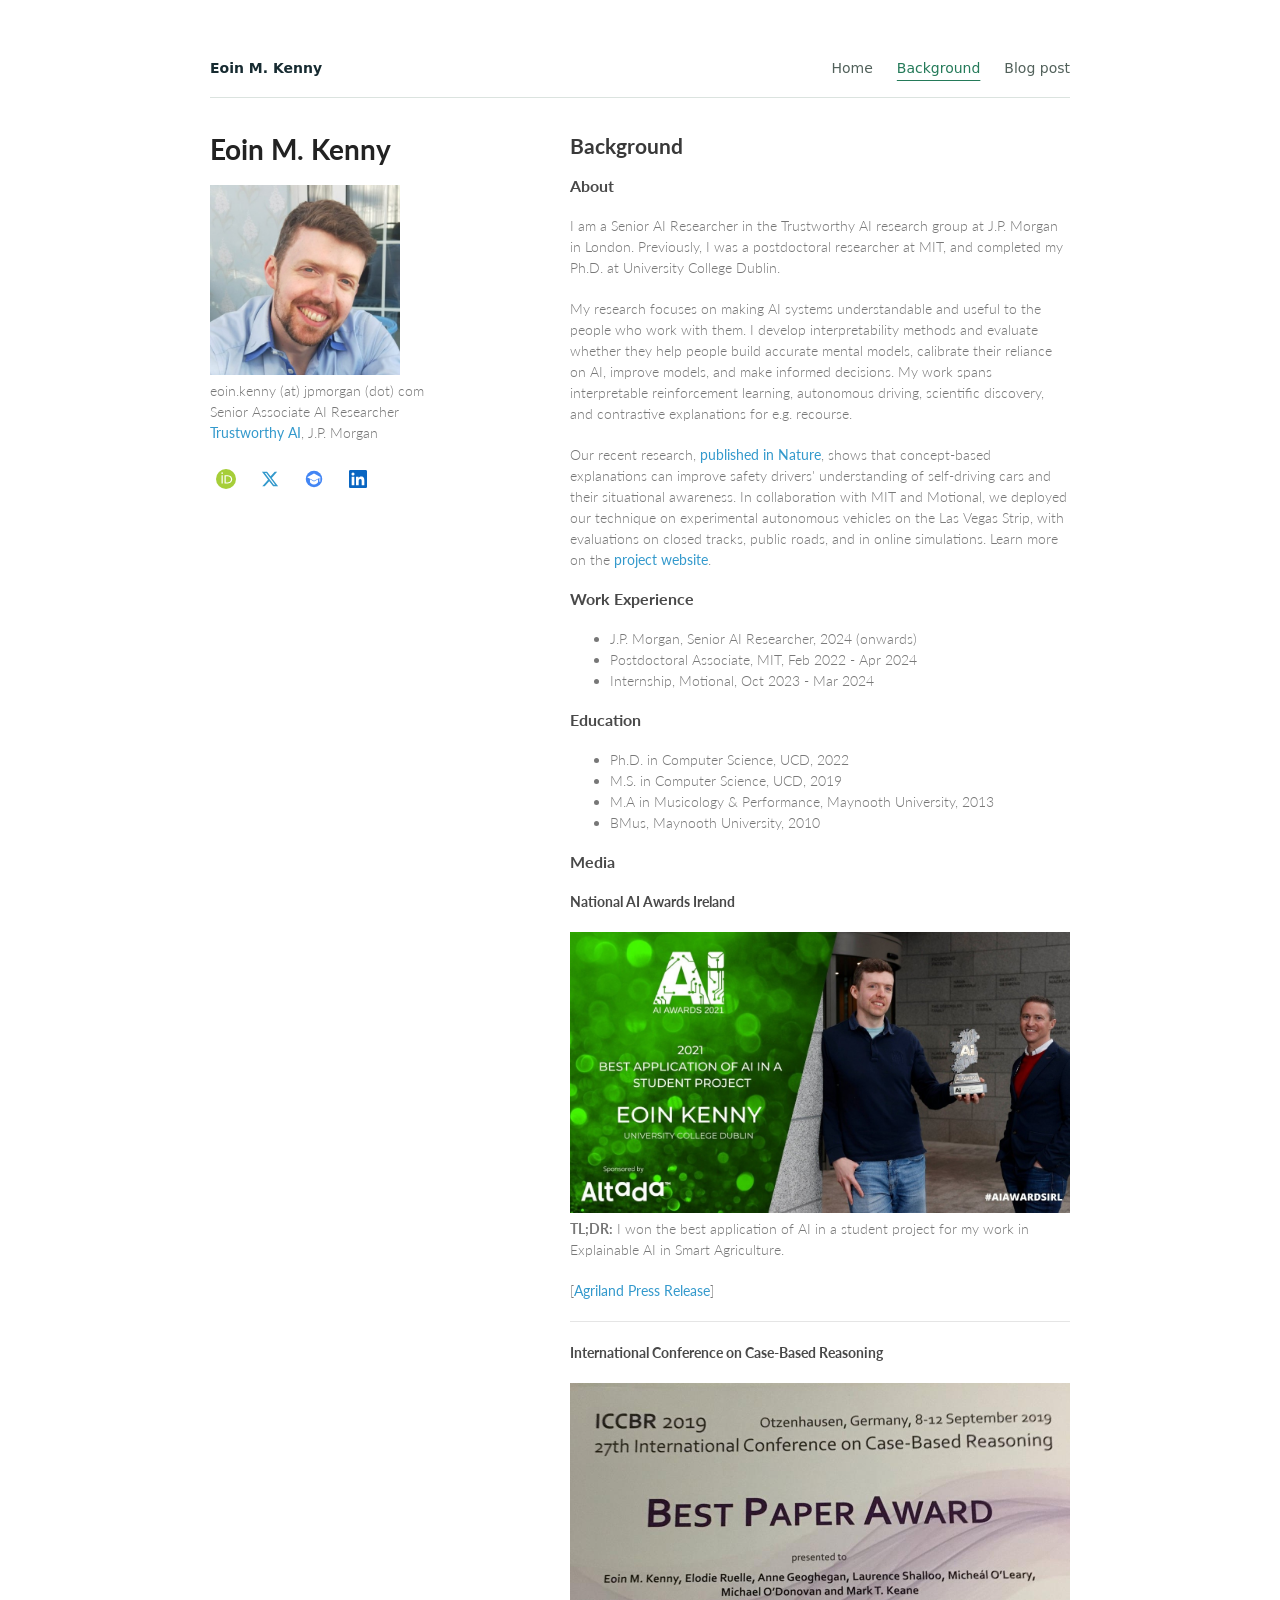
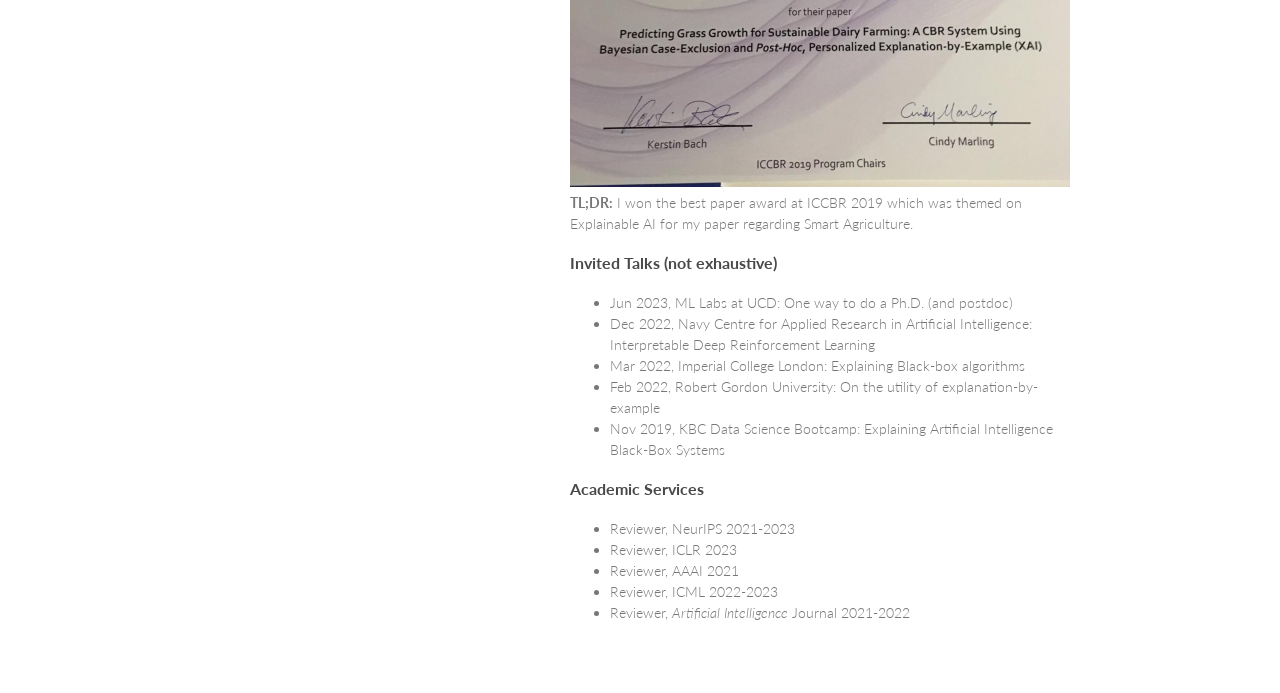
==== background/index.html @ b6a0814c "Move biography and career details to Background page" ====
<!DOCTYPE html>
<html lang="en">
<head>
  <meta charset="utf-8">
  <meta name="viewport" content="width=device-width, initial-scale=1">
  <meta http-equiv="X-UA-Compatible" content="IE=edge,chrome=1">

  <title>Background — Eoin Kenny</title>
  <meta name="description" content="Eoin Kenny’s research background, work experience, education, awards, invited talks, and academic service.">

  <link href="/css/github-light.css" rel="stylesheet">
  <link href="/css/style.css" rel="stylesheet">


  <style>
    .profile-links {
      margin-top: 12px;
      display: flex;
      flex-direction: row;
      flex-wrap: wrap;
      gap: 12px;
      align-items: center;
    }

    .profile-link {
      display: inline-flex;
      align-items: center;
      gap: 8px;
      line-height: 1.25;
      text-decoration: none;
      white-space: nowrap;
    }

    .profile-link {
      justify-content: center;
      min-width: 32px;
      min-height: 32px;
      border-radius: 4px;
    }

    .profile-link:hover {
      opacity: 0.75;
    }

    .profile-link:focus-visible {
      outline: 2px solid currentColor;
      outline-offset: 3px;
    }

    .profile-icon {
      width: 18px;
      height: 18px;
      flex: 0 0 18px;
      display: inline-block;
    }

    .profile-icon.orcid {
      width: 20px;
      height: 20px;
      flex-basis: 20px;
    }
  </style>
  <link href="/css/navigation.css" rel="stylesheet">
  <link rel="alternate" type="application/rss+xml" title="Eoin Kenny — Blog" href="/blog/feed.xml">
  <link rel="canonical" href="https://eoinkenny.github.io/background/">
</head>
<body>
    <nav class="site-nav" aria-label="Main navigation"><a class="site-name" href="/">Eoin M. Kenny</a><div class="site-links"><a href="/">Home</a><a href="/background/" aria-current="page">Background</a><a href="/blog/">Blog post</a></div></nav>
  <div class="container">
    <header>
      <h1>Eoin M. Kenny</h1>
      <img src="/assets/me.jpg" style="width:190px;"><br />
      <p>
        eoin.kenny (at) jpmorgan (dot) com<br />
        Senior Associate AI Researcher<br />
        <a href="https://www.jpmorganchase.com/about/technology/research/ai/trustai/">Trustworthy AI</a>, J.P. Morgan
      </p>

      <div class="profile-links" aria-label="Research profiles and social links">
        <a class="profile-link" href="https://orcid.org/0000-0001-5800-2525" target="_blank" rel="me noopener noreferrer" aria-label="ORCID profile for Eoin Kenny" title="ORCID">
          <svg class="profile-icon orcid" viewBox="0 0 256 256" role="img" aria-hidden="true" focusable="false" xmlns="http://www.w3.org/2000/svg">
            <circle cx="128" cy="128" r="128" fill="#A6CE39"/>
            <path fill="#FFFFFF" d="M86.3 186.2H70.9V79.1h15.4v107.1zM78.6 63.7c-5.8 0-10.5-4.7-10.5-10.5s4.7-10.5 10.5-10.5 10.5 4.7 10.5 10.5-4.7 10.5-10.5 10.5zM108.9 79.1h41.6c39.6 0 57 28.3 57 53.6 0 27.5-21.5 53.6-56.8 53.6h-41.8V79.1zm15.4 93.2h24.5c34.9 0 42.9-26.5 42.9-39.7 0-21.5-13.7-39.7-43.7-39.7h-23.7v79.4z"/>
          </svg>
        </a>

        <a class="profile-link" href="https://x.com/EoinKNNy" target="_blank" rel="me noopener noreferrer" aria-label="X profile for Eoin Kenny" title="X">
          <svg class="profile-icon" viewBox="0 0 24 24" role="img" aria-hidden="true" focusable="false" xmlns="http://www.w3.org/2000/svg">
            <path fill="currentColor" d="M18.244 2.25h3.308l-7.227 8.26 8.502 11.24h-6.657l-5.214-6.817-5.96 6.817H1.688l7.73-8.835L1.254 2.25H8.08l4.713 6.231 5.45-6.231Zm-1.161 17.52h1.833L7.084 4.126H5.117L17.083 19.77Z"/>
          </svg>
        </a>

        <a class="profile-link" href="https://scholar.google.com/citations?user=AzMTFY4AAAAJ&amp;hl=en" target="_blank" rel="me noopener noreferrer" aria-label="Google Scholar profile for Eoin Kenny" title="Google Scholar">
          <svg class="profile-icon" viewBox="0 0 24 24" role="img" aria-hidden="true" focusable="false" xmlns="http://www.w3.org/2000/svg">
            <circle cx="12" cy="12" r="11" fill="#4285F4"/>
            <path fill="#FFFFFF" d="M12 4.8 2.9 9.5 12 14.2l9.1-4.7L12 4.8Z"/>
            <path fill="#FFFFFF" d="M6.6 12.4v3.1c0 1.6 2.4 3.7 5.4 3.7s5.4-2.1 5.4-3.7v-3.1L12 15.2l-5.4-2.8Z"/>
            <path fill="#FFFFFF" d="M20.4 10.3v5.3h-1.2v-4.7l1.2-.6Z"/>
          </svg>
        </a>

        <a class="profile-link" href="https://www.linkedin.com/in/eoin-kenny-92b57b22/?skipRedirect=true" target="_blank" rel="me noopener noreferrer" aria-label="LinkedIn profile for Eoin Kenny" title="LinkedIn">
          <svg class="profile-icon" viewBox="0 0 24 24" aria-hidden="true" focusable="false" xmlns="http://www.w3.org/2000/svg">
            <path fill="#0A66C2" d="M20.447 20.452h-3.554v-5.569c0-1.328-.027-3.037-1.852-3.037-1.853 0-2.136 1.445-2.136 2.939v5.667H9.351V9h3.414v1.561h.049c.476-.9 1.637-1.85 3.37-1.85 3.601 0 4.267 2.37 4.267 5.455v6.286zM5.337 7.433a2.062 2.062 0 1 1 0-4.124 2.062 2.062 0 0 1 0 4.124zM7.119 20.452H3.555V9h3.564v11.452zM22.225 0H1.771C.792 0 0 .774 0 1.729v20.542C0 23.227.792 24 1.771 24h20.451C23.2 24 24 23.227 24 22.271V1.729C24 .774 23.2 0 22.222 0h.003z"/>
          </svg>
        </a>
      </div>
    </header>

    <section class="content">
      <h2>Background</h2>

      <h3>About</h3>
      <p>
        I am a Senior AI Researcher in the Trustworthy AI research group at J.P. Morgan in London.
        Previously, I was a postdoctoral researcher at MIT, and completed my Ph.D.
        at University College Dublin.
      </p>

      <p>
        My research focuses on making AI systems understandable and useful to the people who work with them.
        I develop interpretability methods and evaluate whether they help people build accurate mental models,
        calibrate their reliance on AI, improve models, and make informed decisions. My work spans
        interpretable reinforcement learning, autonomous driving, scientific discovery, and contrastive explanations for e.g. recourse.
      </p>

      <p>
        Our recent research, <a href="https://lnkd.in/eiqH-DR8">published in Nature</a>, shows that
        concept-based explanations can improve safety drivers' understanding of self-driving cars and their
        situational awareness. In collaboration with MIT and Motional, we deployed our technique on experimental
        autonomous vehicles on the Las Vegas Strip, with evaluations on closed tracks, public roads, and in
        online simulations. Learn more on the <a href="https://lnkd.in/eh__SpNG">project website</a>.
      </p>

      <h3>Work Experience</h3>
      <ul>
        <li>J.P. Morgan, Senior AI Researcher, 2024 (onwards)</li>
        <li>Postdoctoral Associate, MIT, Feb 2022 - Apr 2024</li>
        <li>Internship, Motional, Oct 2023 - Mar 2024</li>
      </ul>



      <h3>Education</h3>
      <ul>
        <li>Ph.D. in Computer Science, UCD, 2022</li>
        <li>M.S. in Computer Science, UCD, 2019</li>
        <li>M.A in Musicology & Performance, Maynooth University, 2013</li>
        <li>BMus, Maynooth University, 2010</li>
      </ul>













      <h3>Media</h3>
            <!-- Start One paper-->
            <h4>National AI Awards Ireland</h4>

                      <div class="fh5co-spacer fh5co-spacer-xs"></div>
                      <img src="/assets/aiAwardIreland.jpeg" width="100%">
                      <div class='paper-title'>


                      <div class='tldr'>

                        <p>

                          <b>TL;DR:</b> I won the best application of AI in a student project for my work in Explainable AI in Smart Agriculture.

                        </p>

                      </div>
                        <p>

<!--             Awarded to Eoin Kenny- A PhD student in University College Dublin for his internationally recognised work on predictive AI modelling, explainable AI and precision agriculture.
 -->






                        </p>

        </div>

        <div class='paper-contents'>


          <p>
                [<a href="https://www.agriland.ie/farming-news/grass-growth-prediction-research-secures-top-ai-award/">Agriland Press Release</a>]
          </p>

        </div>

        <hr>
            <!-- End One paper-->








            <!-- Start One paper-->
            <h4>International Conference on Case-Based Reasoning</h4>

                      <div class="fh5co-spacer fh5co-spacer-xs"></div>
                      <img src="/assets/bestPaper.jpeg" width="100%">
                      <div class='paper-title'>


                      <div class='tldr'>

                        <p>

                          <b>TL;DR:</b> I won the best paper award at ICCBR 2019 which was themed on Explainable AI for my paper regarding Smart Agriculture.

                        </p>

                      </div>
                        <p>

<!--             Eoin Kenny, a Ph.D. candidate in computer science at the Insight Centre for Data Analytics, recently received an award for best paper at the International Conference on Case-Based Reasoning (2019).&#32;

The work emanated from the VistaMilk research project involving Insight, Teagasc, Tyndall, TSSG and ICBF. The main aim of this initiative is to promote smart agriculture in Ireland which both increases profits and improves sustainability of farming practices. We used an artificial intelligence​ technique called case-based reasoning (CBR) to augment an existing decision support application called PastureBase Ireland (PBI) used by Irish dairy farmers. The system predicts grass growth on Irish dairy farms in advance which allows greater utilisation of grass as a food source for cattle and lessens the carbon costs of importing meal. Continual meetings over several months between Insight and Teagasc were a crucial part of the research that allowed us access to the necessary materials and domain knowledge to design a workable system.
 -->                        </p>

        </div>




      <h3>Invited Talks (not exhaustive)</h3>

        <ul>
          <li>Jun 2023, ML Labs at UCD: One way to do a Ph.D. (and postdoc) </li>
          <li>Dec 2022, Navy Centre for Applied Research in Artificial Intelligence: Interpretable Deep Reinforcement Learning</li>
          <li>Mar 2022, Imperial College London: Explaining Black-box algorithms</li>
          <li>Feb 2022, Robert Gordon University: On the utility of explanation-by-example</li>
          <li>Nov 2019, KBC Data Science Bootcamp: Explaining Artificial Intelligence Black-Box Systems</li>
        </ul>







      <h3>Academic Services</h3>
      <ul>
        <li>Reviewer, NeurIPS 2021-2023</li>
        <li>Reviewer, ICLR 2023</li>
        <li>Reviewer, AAAI 2021</li>
        <li>Reviewer, ICML 2022-2023</li>
        <li>Reviewer, <i>Artificial Intelligence</i> Journal 2021-2022</li>
      </ul>








    </section>
  </div>
</body>
</html>
---- css/github-light.css ----
/*
   Copyright 2014 GitHub Inc.

   Licensed under the Apache License, Version 2.0 (the "License");
   you may not use this file except in compliance with the License.
   You may obtain a copy of the License at

       http://www.apache.org/licenses/LICENSE-2.0

   Unless required by applicable law or agreed to in writing, software
   distributed under the License is distributed on an "AS IS" BASIS,
   WITHOUT WARRANTIES OR CONDITIONS OF ANY KIND, either express or implied.
   See the License for the specific language governing permissions and
   limitations under the License.

*/

.pl-c /* comment */ {
  color: #969896;
}

.pl-c1      /* constant, markup.raw, meta.diff.header, meta.module-reference, meta.property-name, support, support.constant, support.variable, variable.other.constant */,
.pl-s .pl-v /* string variable */ {
  color: #0086b3;
}

.pl-e  /* entity */,
.pl-en /* entity.name */ {
  color: #795da3;
}

.pl-s .pl-s1 /* string source */,
.pl-smi      /* storage.modifier.import, storage.modifier.package, storage.type.java, variable.other, variable.parameter.function */ {
  color: #333;
}

.pl-ent /* entity.name.tag */ {
  color: #63a35c;
}

.pl-k /* keyword, storage, storage.type */ {
  color: #a71d5d;
}

.pl-pds              /* punctuation.definition.string, string.regexp.character-class */,
.pl-s                /* string */,
.pl-s .pl-pse .pl-s1 /* string punctuation.section.embedded source */,
.pl-sr               /* string.regexp */,
.pl-sr .pl-cce       /* string.regexp constant.character.escape */,
.pl-sr .pl-sra       /* string.regexp string.regexp.arbitrary-repitition */,
.pl-sr .pl-sre       /* string.regexp source.ruby.embedded */ {
  color: #183691;
}

.pl-v /* variable */ {
  color: #ed6a43;
}

.pl-id /* invalid.deprecated */ {
  color: #b52a1d;
}

.pl-ii /* invalid.illegal */ {
  background-color: #b52a1d;
  color: #f8f8f8;
}

.pl-sr .pl-cce /* string.regexp constant.character.escape */ {
  color: #63a35c;
  font-weight: bold;
}

.pl-ml /* markup.list */ {
  color: #693a17;
}

.pl-mh        /* markup.heading */,
.pl-mh .pl-en /* markup.heading entity.name */,
.pl-ms        /* meta.separator */ {
  color: #1d3e81;
  font-weight: bold;
}

.pl-mq /* markup.quote */ {
  color: #008080;
}

.pl-mi /* markup.italic */ {
  color: #333;
  font-style: italic;
}

.pl-mb /* markup.bold */ {
  color: #333;
  font-weight: bold;
}

.pl-md /* markup.deleted, meta.diff.header.from-file */ {
  background-color: #ffecec;
  color: #bd2c00;
}

.pl-mi1 /* markup.inserted, meta.diff.header.to-file */ {
  background-color: #eaffea;
  color: #55a532;
}

.pl-mdr /* meta.diff.range */ {
  color: #795da3;
  font-weight: bold;
}

.pl-mo /* meta.output */ {
  color: #1d3e81;
}
---- css/style.css ----
@import url(https://fonts.googleapis.com/css?family=Lato:300italic,700italic,300,700);

body {
  padding:50px;
  font:14px/1.5 Lato, "Helvetica Neue", Helvetica, Arial, sans-serif;
  color:#777;
  font-weight:300;
}

.container {
  margin: 0 auto;
  max-width: 860px;
}

h1, h2, h3, h4, h5, h6 {
  color:#222;
  margin:0 0 20px;
}

p, ul, ol, table, pre, dl {
  margin:0 0 20px;
}

h1, h2, h3 {
  line-height:1.1;
}

h1 {
  font-size:28px;
}

h2 {
  color:#393939;
}

h3, h4, h5, h6 {
  color:#494949;
}

a {
  color:#39c;
  font-weight:400;
  text-decoration:none;
}

a small {
  font-size:11px;
  color:#777;
  margin-top:-0.6em;
  display:block;
}

blockquote {
  border-left:1px solid #e5e5e5;
  margin:0;
  padding:0 0 0 20px;
  font-style:italic;
}

code, pre {
  font-family:Monaco, Bitstream Vera Sans Mono, Lucida Console, Terminal;
  color:#333;
  font-size:12px;
}

pre {
  padding:8px 15px;
  background: #f8f8f8;
  border-radius:5px;
  border:1px solid #e5e5e5;
  overflow-x: auto;
}

table {
  width:100%;
  border-collapse:collapse;
}

th, td {
  text-align:left;
  padding:5px 10px;
  border-bottom:1px solid #e5e5e5;
}

dt {
  color:#444;
  font-weight:700;
}

th {
  color:#444;
}

img {
  max-width:100%;
}

header {
  width:270px;
  float:left;
  position:fixed;
}

header ul {
  list-style:none;
  height:40px;

  padding:0;

  background: #eee;
  background: -moz-linear-gradient(top, #f8f8f8 0%, #dddddd 100%);
  background: -webkit-gradient(linear, left top, left bottom, color-stop(0%,#f8f8f8), color-stop(100%,#dddddd));
  background: -webkit-linear-gradient(top, #f8f8f8 0%,#dddddd 100%);
  background: -o-linear-gradient(top, #f8f8f8 0%,#dddddd 100%);
  background: -ms-linear-gradient(top, #f8f8f8 0%,#dddddd 100%);
  background: linear-gradient(top, #f8f8f8 0%,#dddddd 100%);

  border-radius:5px;
  border:1px solid #d2d2d2;
  box-shadow:inset #fff 0 1px 0, inset rgba(0,0,0,0.03) 0 -1px 0;
  width:270px;
}

header li {
  width:89px;
  float:left;
  border-right:1px solid #d2d2d2;
  height:40px;
}

header ul a {
  line-height:1;
  font-size:11px;
  color:#999;
  display:block;
  text-align:center;
  padding-top:6px;
  height:40px;
}

strong {
  color:#222;
  font-weight:700;
}

header ul li + li {
  width:88px;
  border-left:1px solid #fff;
}

header ul li + li + li {
  border-right:none;
  width:89px;
}

header ul a strong {
  font-size:14px;
  display:block;
  color:#222;
}

section {
  width:500px;
  float:right;
  padding-bottom:50px;
}

small {
  font-size:11px;
}

hr {
  border:0;
  background:#e5e5e5;
  height:1px;
  margin:0 0 20px;
}

footer {
  width:270px;
  float:left;
  position:fixed;
  bottom:10px;
}

@media print, screen and (max-width: 960px) {

  div.wrapper {
    width:auto;
    margin:0;
  }

  header, section, footer {
    float:none;
    position:static;
    width:auto;
  }

  header {
    padding-right:320px;
  }

  section {
    border:1px solid #e5e5e5;
    border-width:1px 0;
    padding:20px 0;
    margin:0 0 20px;
  }

  header a small {
    display:inline;
  }

  header ul {
    position:absolute;
    right:50px;
    top:52px;
  }
}

@media print, screen and (max-width: 720px) {
  body {
    word-wrap:break-word;
  }

  header {
    padding:0;
  }

  header ul, header p.view {
    position:static;
  }

  pre, code {
    word-wrap:normal;
  }
}

@media print, screen and (max-width: 480px) {
  body {
    padding:15px;
  }

  header ul {
    display:none;
  }
}

@media print {
  body {
    padding:0.4in;
    font-size:12pt;
    color:#444;
  }
}

.link-in-list {
  margin-right: 8px;
  color: #39c;
  font-weight: 400;
  text-decoration: none;
}

.social-media-icon {
  width: auto;
  height: 8px;
}
---- css/navigation.css ----
.site-nav {
  box-sizing: border-box;
  max-width: var(--nav-width, 860px);
  margin: 0 auto 36px;
  padding: 0 0 18px;
  border-bottom: 1px solid #dbe3df;
  display: flex;
  flex-wrap: wrap;
  justify-content: space-between;
  align-items: center;
  gap: 18px;
  font: 14px/1.5 system-ui, -apple-system, sans-serif;
}
.site-nav a { color: #52615b; text-decoration: none; font-weight: 500; }
.site-nav .site-name { color: #172b31; font-weight: 650; }
.site-nav .site-links { display: flex; flex-wrap: wrap; gap: 10px 24px; }
.site-nav a[aria-current="page"], .site-nav a:hover { color: #247a59; }
.site-nav a[aria-current="page"] { text-decoration: underline; text-underline-offset: 7px; }
.site-nav a:focus-visible { outline: 3px solid #ba8827; outline-offset: 5px; }
.article-nav { --nav-width: 1260px; width: calc(100% - 56px); padding-top: 24px; margin-bottom: 0; }
@media (max-width: 480px) {
  .site-nav { gap: 12px; font-size: 13px; }
  .site-nav .site-links { gap: 18px; }
  .article-nav { width: calc(100% - 40px); }
}
@media print { .site-nav { display: none; } }
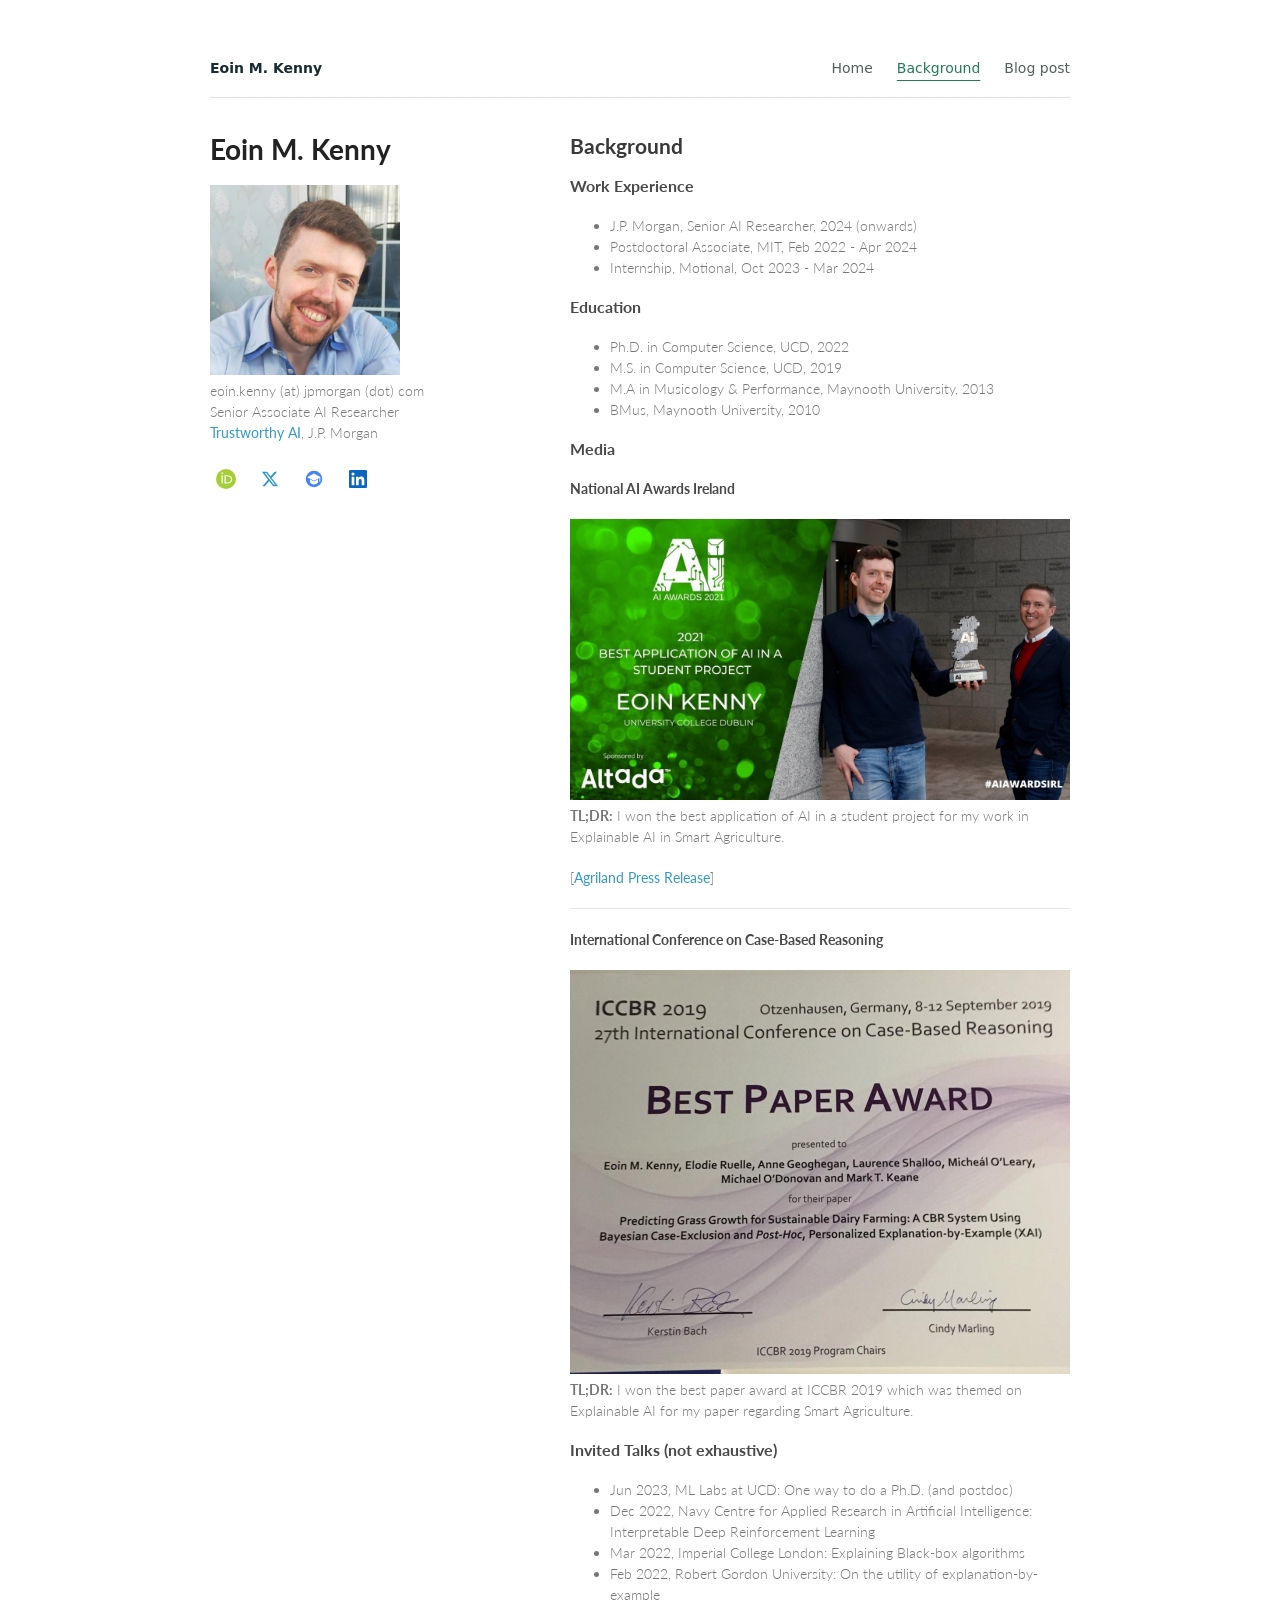
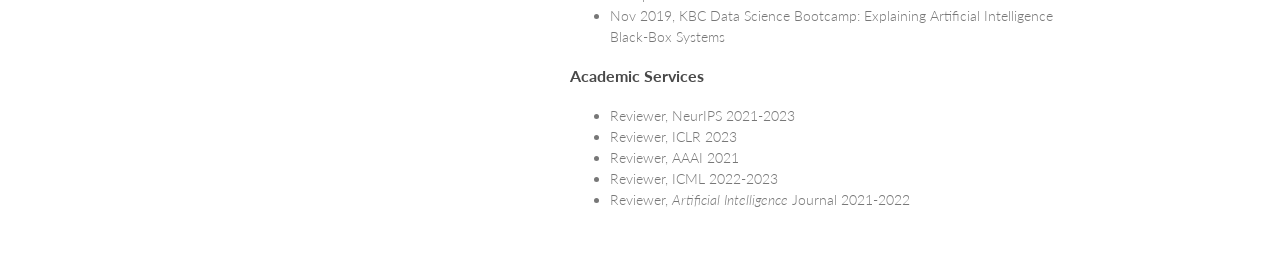
==== commit 649a196a: "Restore About above recent news on homepage" ====
--- a/background/index.html
+++ b/background/index.html
@@ -110,28 +110,6 @@
     <section class="content">
       <h2>Background</h2>
 
-      <h3>About</h3>
-      <p>
-        I am a Senior AI Researcher in the Trustworthy AI research group at J.P. Morgan in London.
-        Previously, I was a postdoctoral researcher at MIT, and completed my Ph.D.
-        at University College Dublin.
-      </p>
-
-      <p>
-        My research focuses on making AI systems understandable and useful to the people who work with them.
-        I develop interpretability methods and evaluate whether they help people build accurate mental models,
-        calibrate their reliance on AI, improve models, and make informed decisions. My work spans
-        interpretable reinforcement learning, autonomous driving, scientific discovery, and contrastive explanations for e.g. recourse.
-      </p>
-
-      <p>
-        Our recent research, <a href="https://lnkd.in/eiqH-DR8">published in Nature</a>, shows that
-        concept-based explanations can improve safety drivers' understanding of self-driving cars and their
-        situational awareness. In collaboration with MIT and Motional, we deployed our technique on experimental
-        autonomous vehicles on the Las Vegas Strip, with evaluations on closed tracks, public roads, and in
-        online simulations. Learn more on the <a href="https://lnkd.in/eh__SpNG">project website</a>.
-      </p>
-
       <h3>Work Experience</h3>
       <ul>
         <li>J.P. Morgan, Senior AI Researcher, 2024 (onwards)</li>
